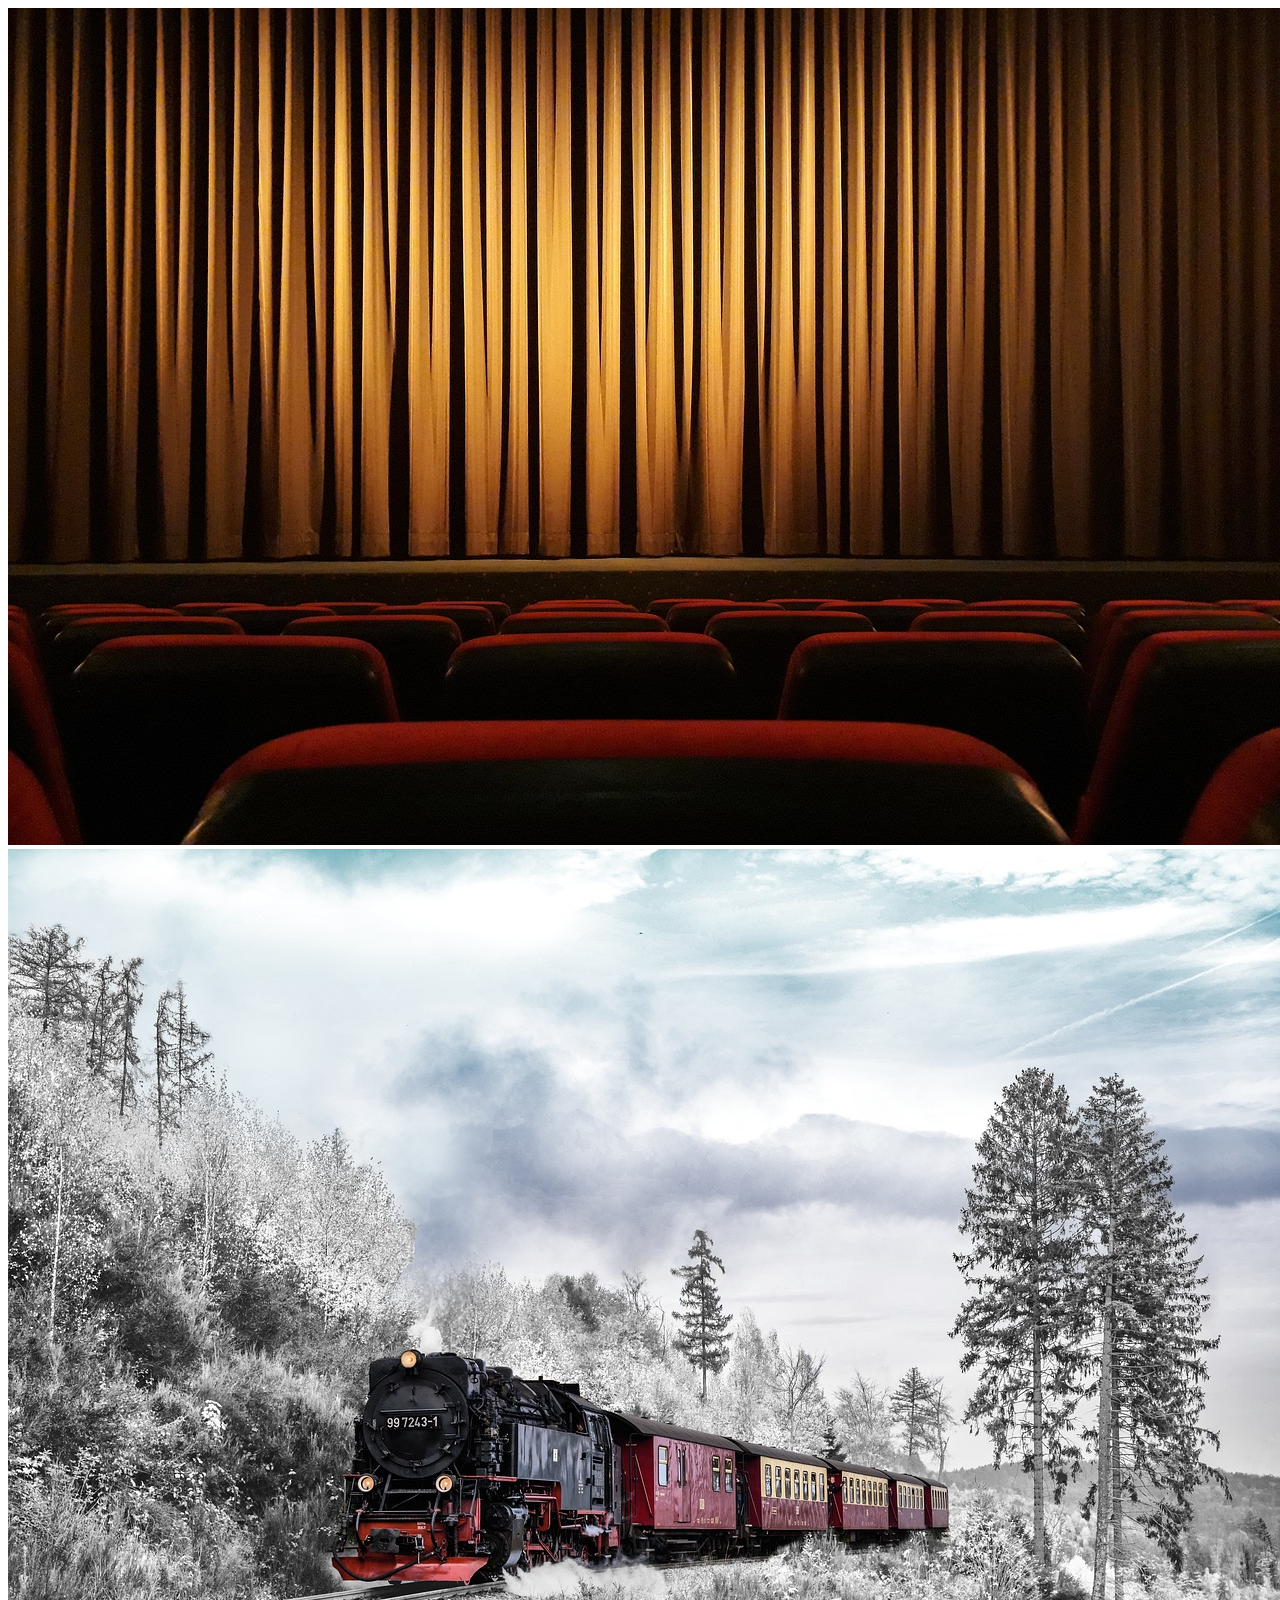
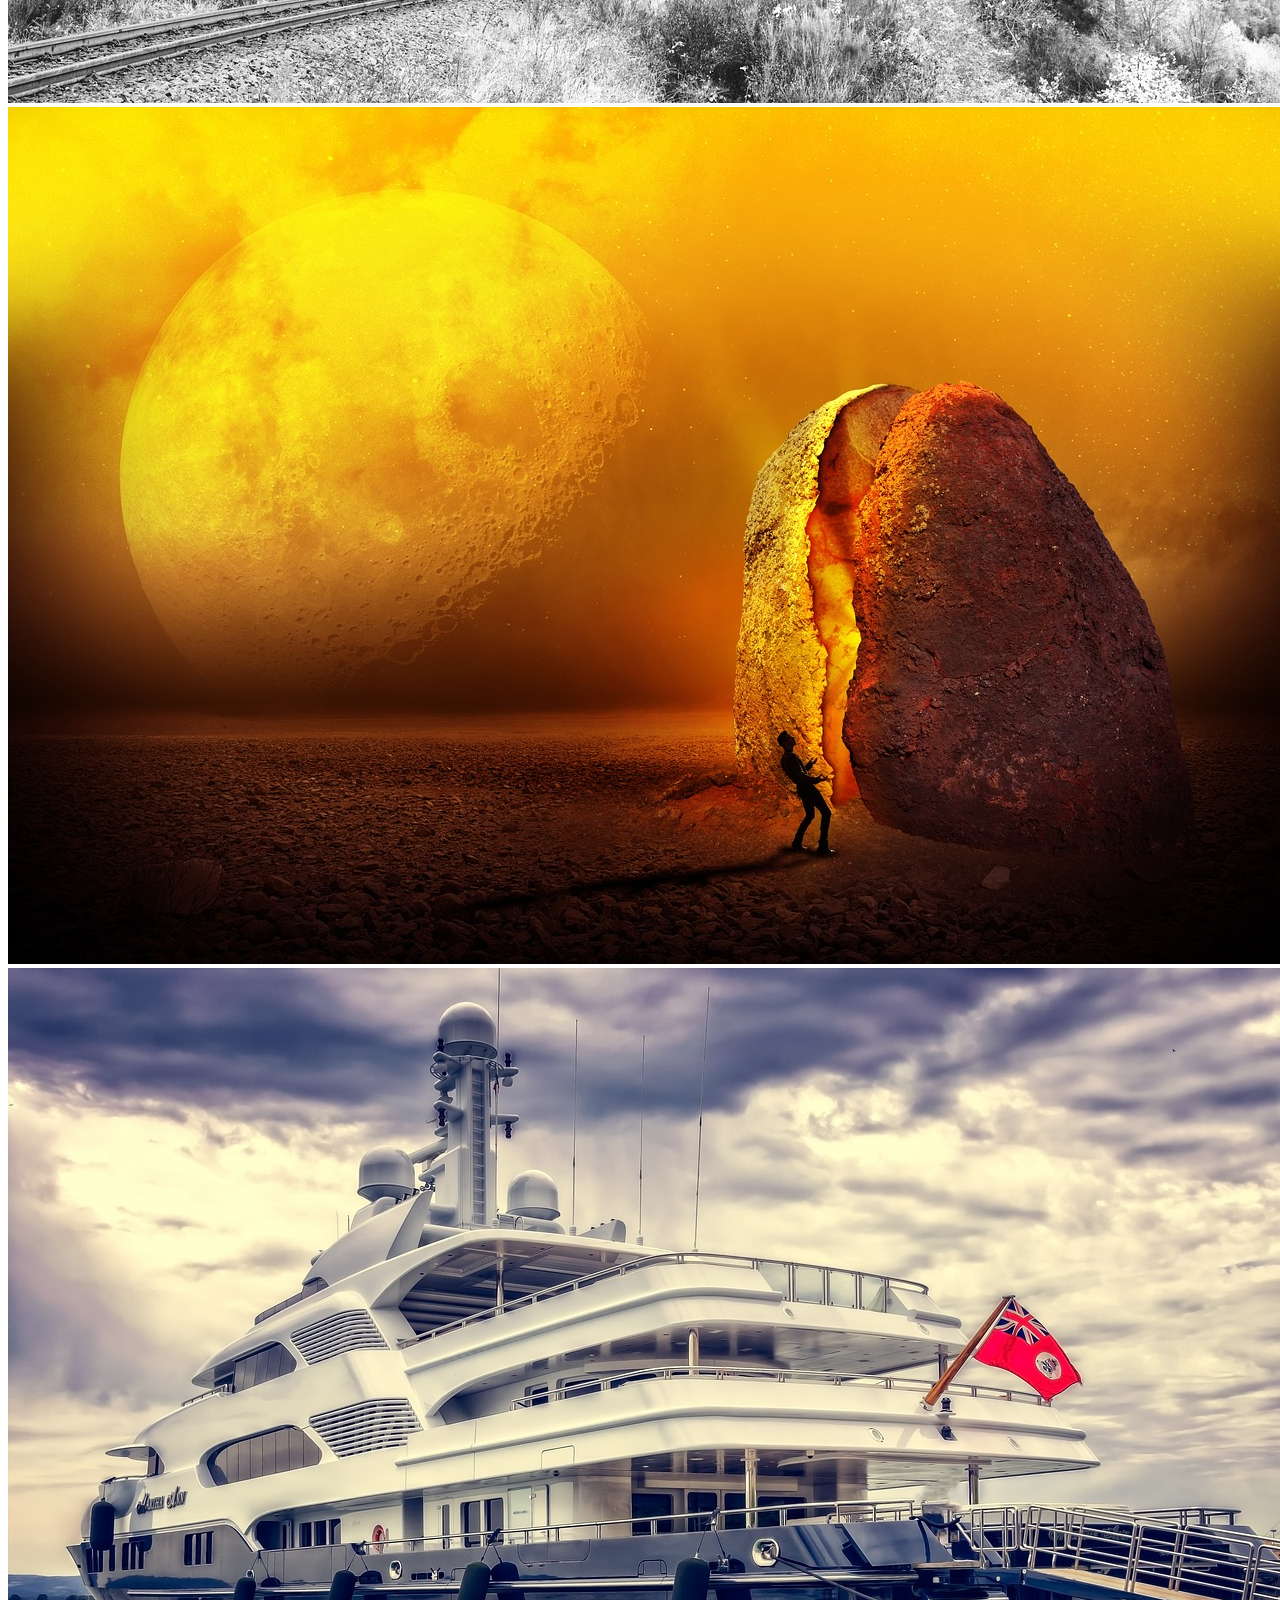
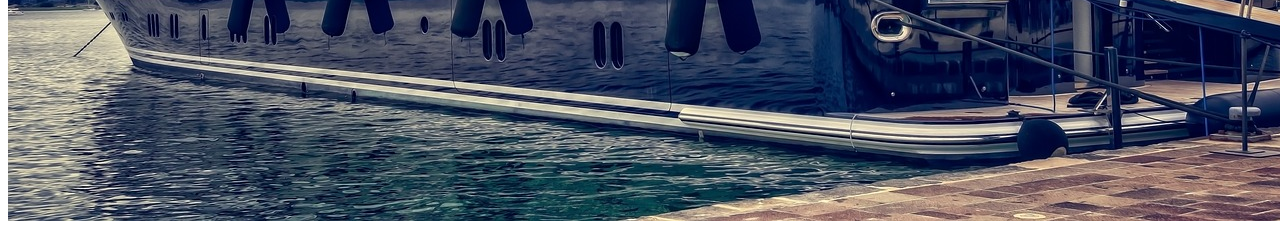
==== Reto-1-Expanding-Cards/index.html @ 414e9322 "Se agrega imagenes para las cards" ====
<!DOCTYPE html>
<html lang="es">
<head>
    <meta charset="UTF-8">
    <meta http-equiv="X-UA-Compatible" content="IE=edge">
    <meta name="viewport" content="width=device-width, initial-scale=1.0">
    <title>Expanding Cards</title>
</head>
<body>
    
    <div class="contenedor-cards">
        <div class="contenedor-imagen">
            <img src="Assets\card 1.jpg" alt="cards 1">
        </div>
        <div class="contenedor-imagen">
            <img src="Assets\card 2.jpg" alt="cards 2">
        </div>
        <div class="contenedor-imagen">
            <img src="Assets\card 3.jpg" alt="cards 3">
        </div>
        <div class="contenedor-imagen">
            <img src="Assets\card 4.jpg" alt="cards 4">
        </div>
    </div>
       
</body>
</html>
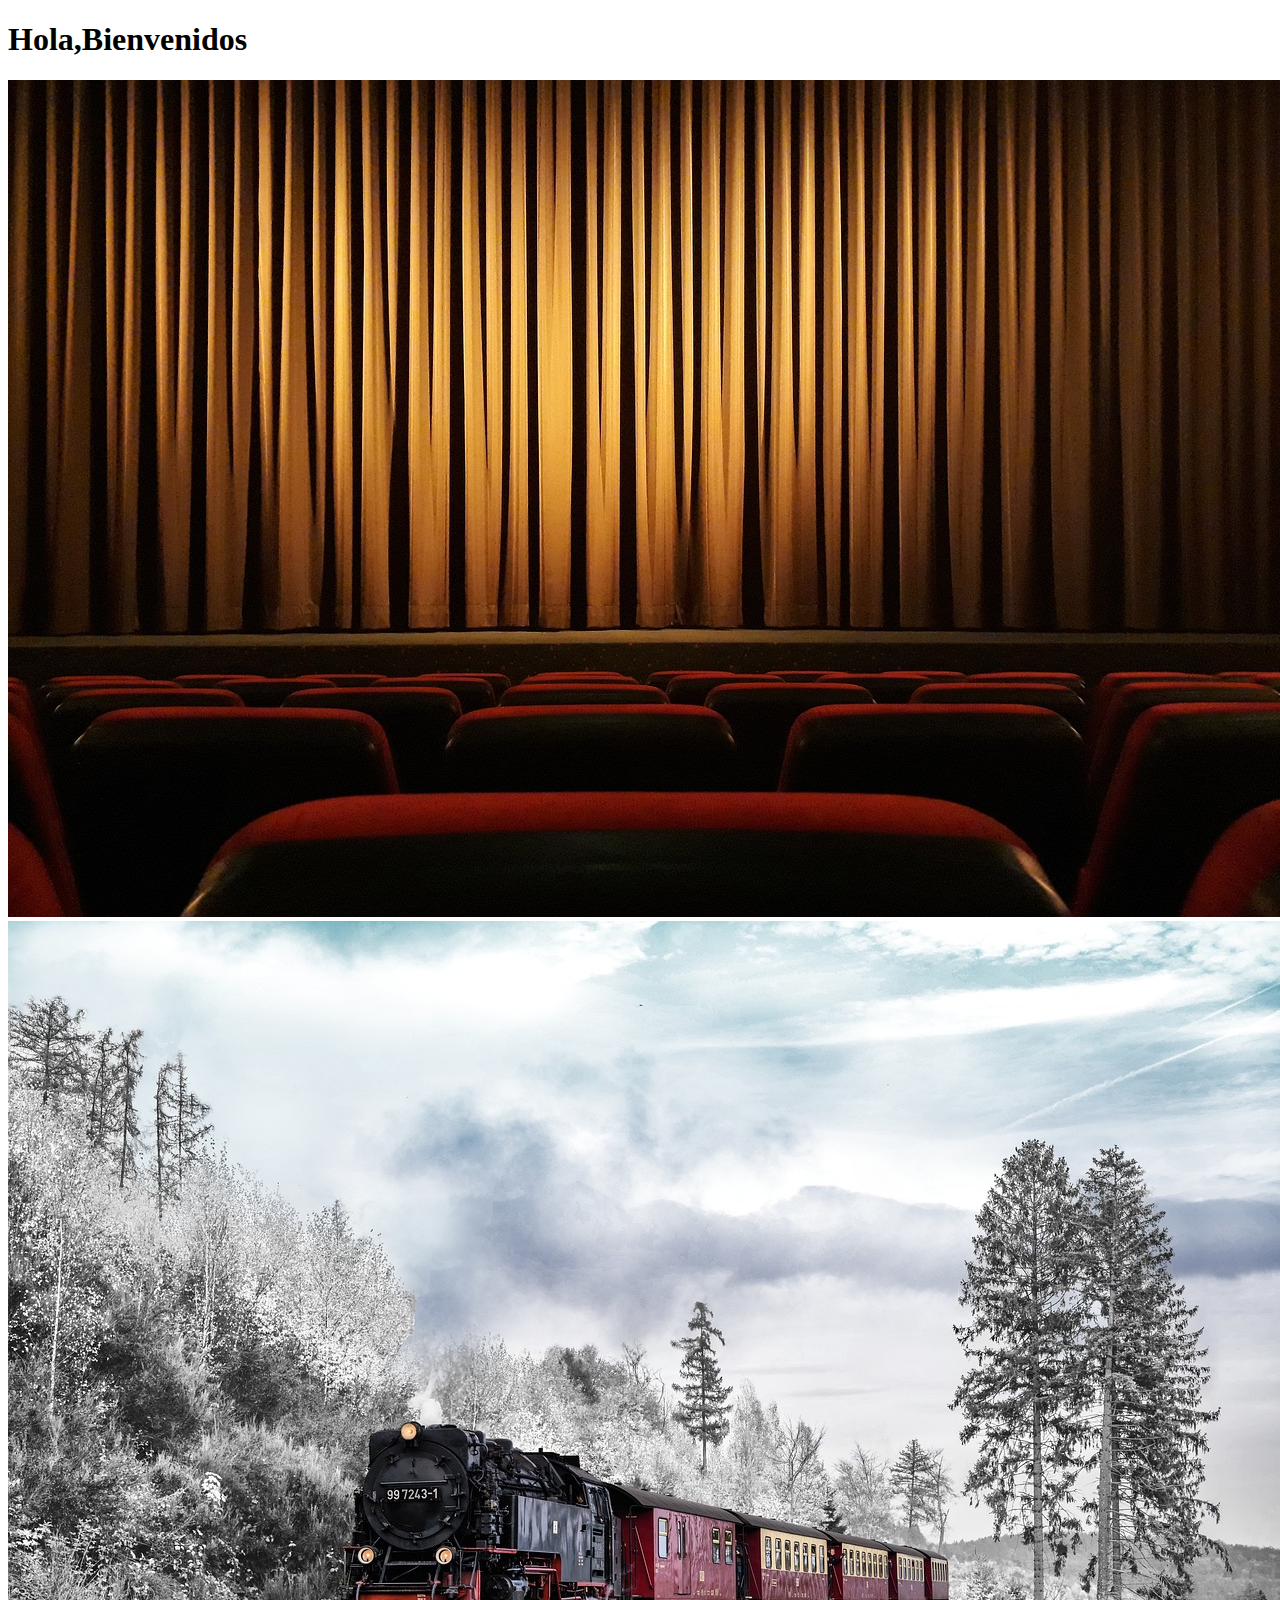
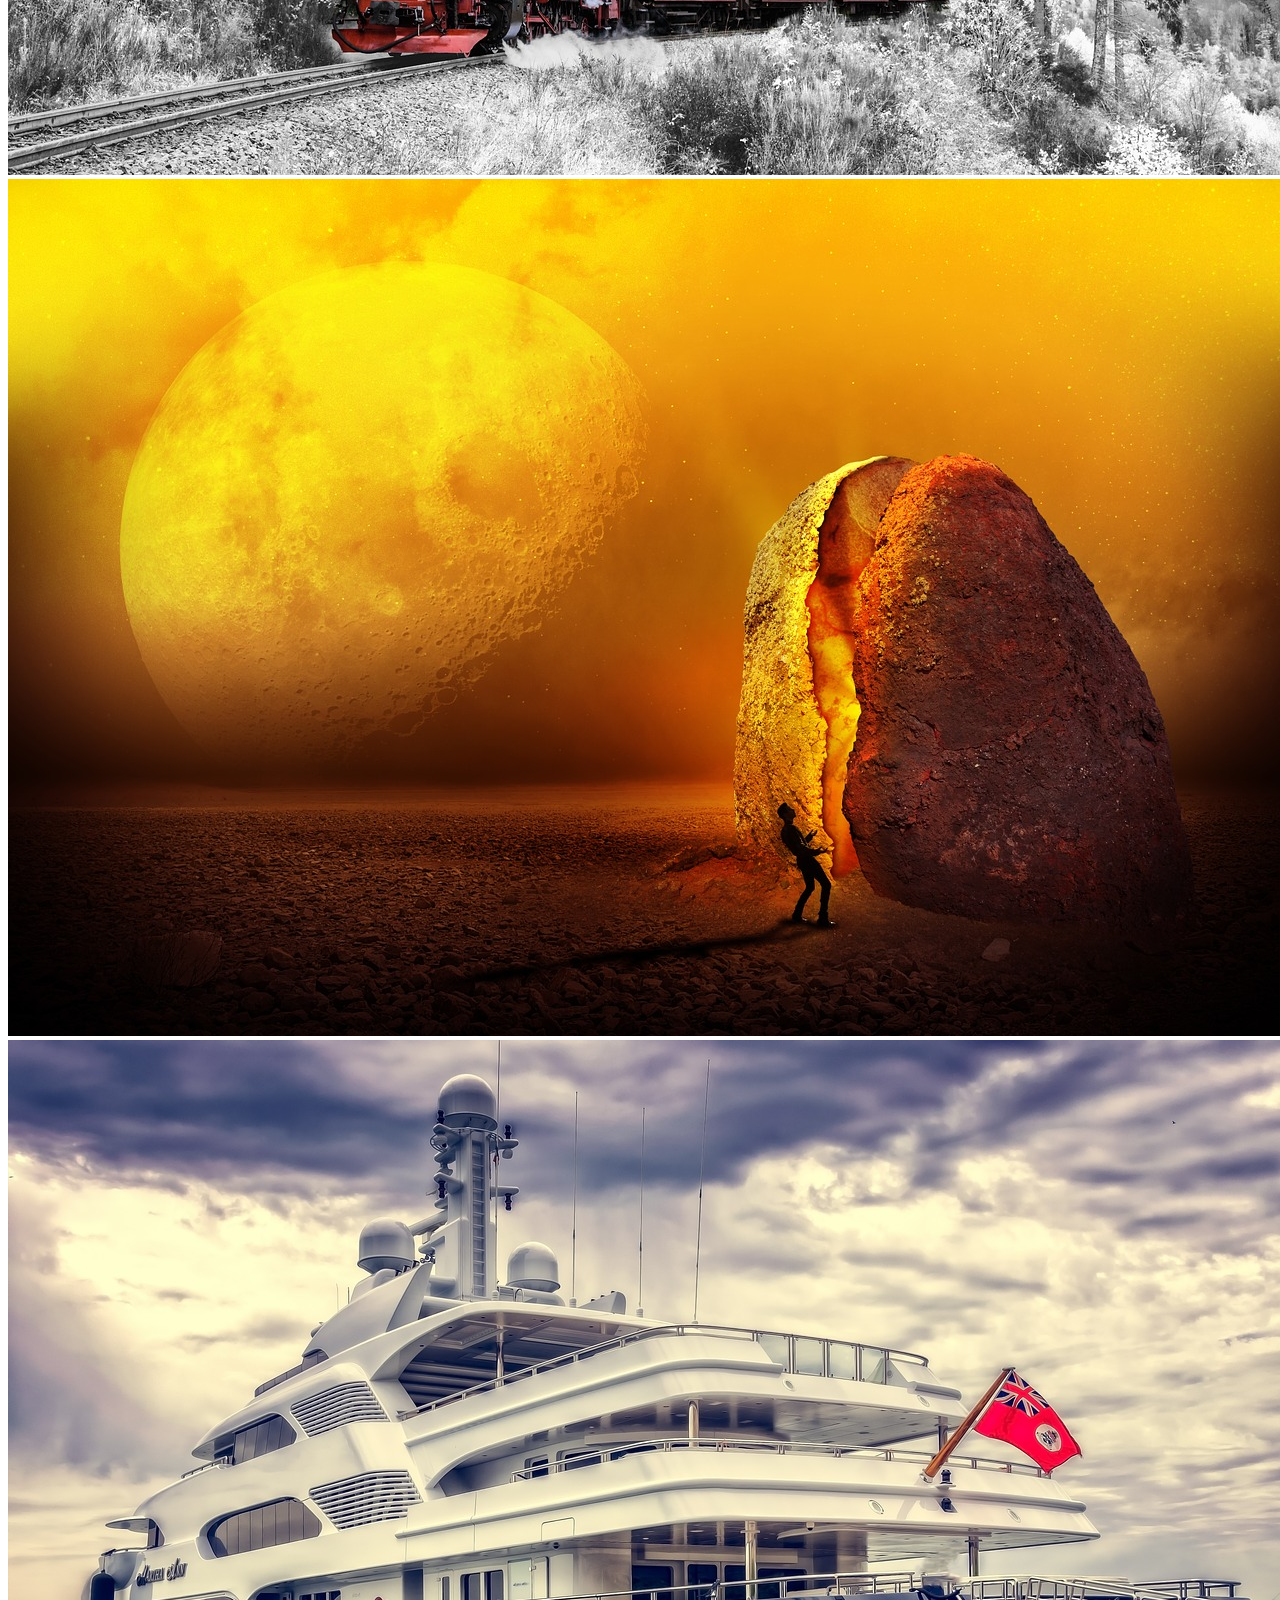
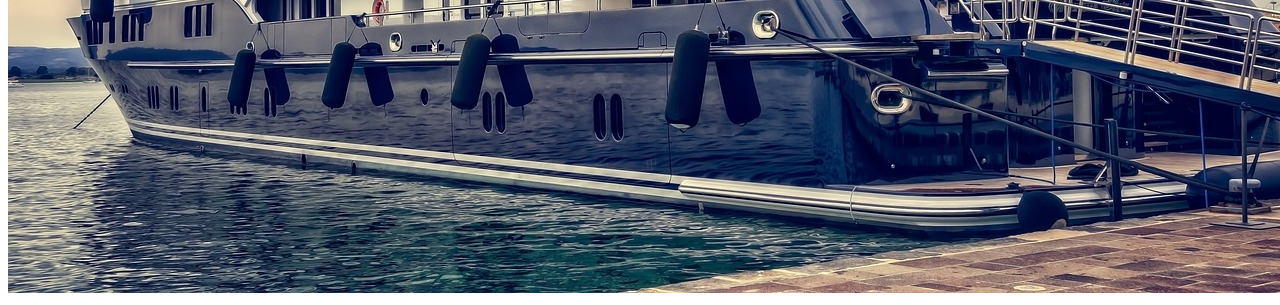
==== commit f92492ce: "Agregar archivos index.html, script.js y style.css" ====
--- a/Reto-1-Expanding-Cards/index.html
+++ b/Reto-1-Expanding-Cards/index.html
@@ -5,23 +5,27 @@
     <meta http-equiv="X-UA-Compatible" content="IE=edge">
     <meta name="viewport" content="width=device-width, initial-scale=1.0">
     <title>Expanding Cards</title>
+    <link rel="stylesheet" href="style.css">
 </head>
 <body>
-    
+   <h1>Hola,Bienvenidos</h1>
+ 
     <div class="contenedor-cards">
-        <div class="contenedor-imagen">
-            <img src="Assets\card 1.jpg" alt="cards 1">
+        <div class="contenedor-imagen activo">
+            <img class="img" src="Assets\card 1.jpg" alt="cards 1">
         </div>
         <div class="contenedor-imagen">
-            <img src="Assets\card 2.jpg" alt="cards 2">
+            <img class="img" src="Assets\card 2.jpg" alt="cards 2">
         </div>
         <div class="contenedor-imagen">
-            <img src="Assets\card 3.jpg" alt="cards 3">
+            <img class="img" src="Assets\card 3.jpg" alt="cards 3">
         </div>
         <div class="contenedor-imagen">
-            <img src="Assets\card 4.jpg" alt="cards 4">
+            <img class="img" src="Assets\card 4.jpg" alt="cards 4">
         </div>
     </div>
        
+    <script src="script.js"></script>
 </body>
-</html>+</html>
+
